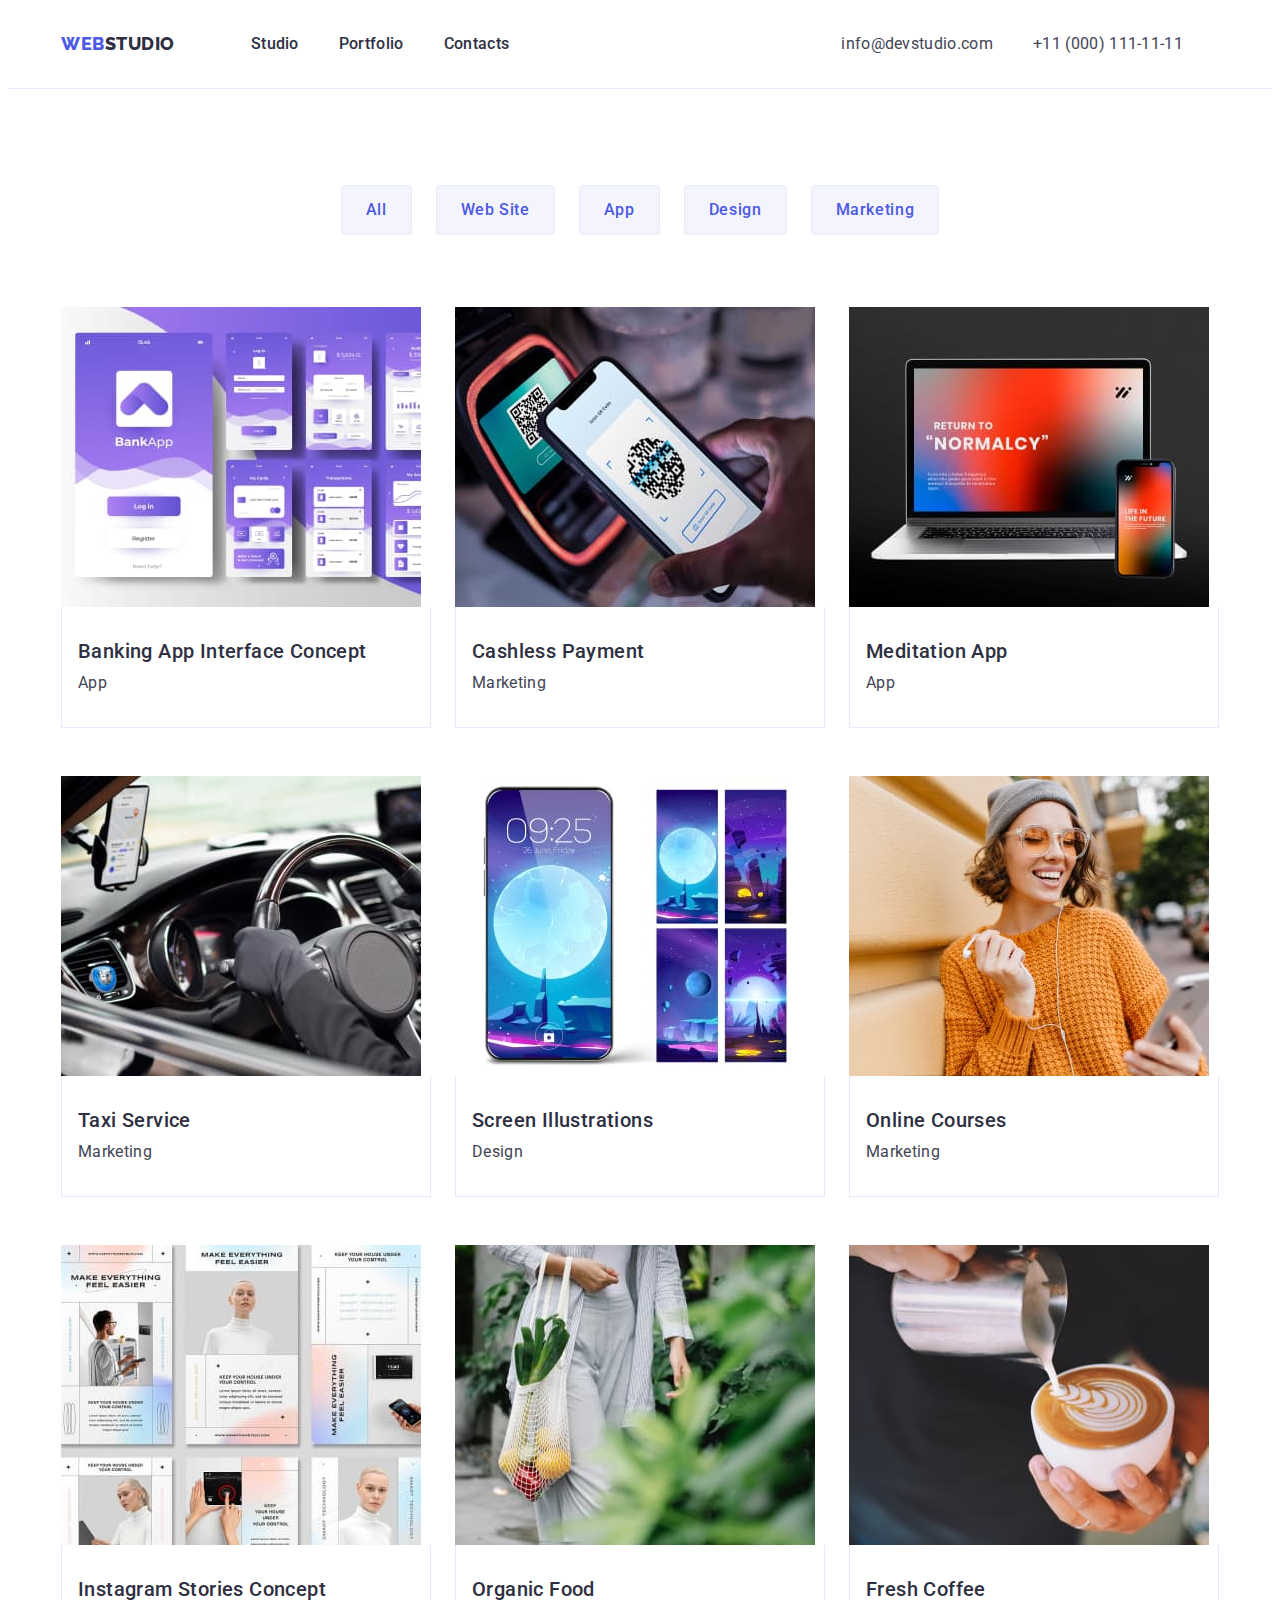
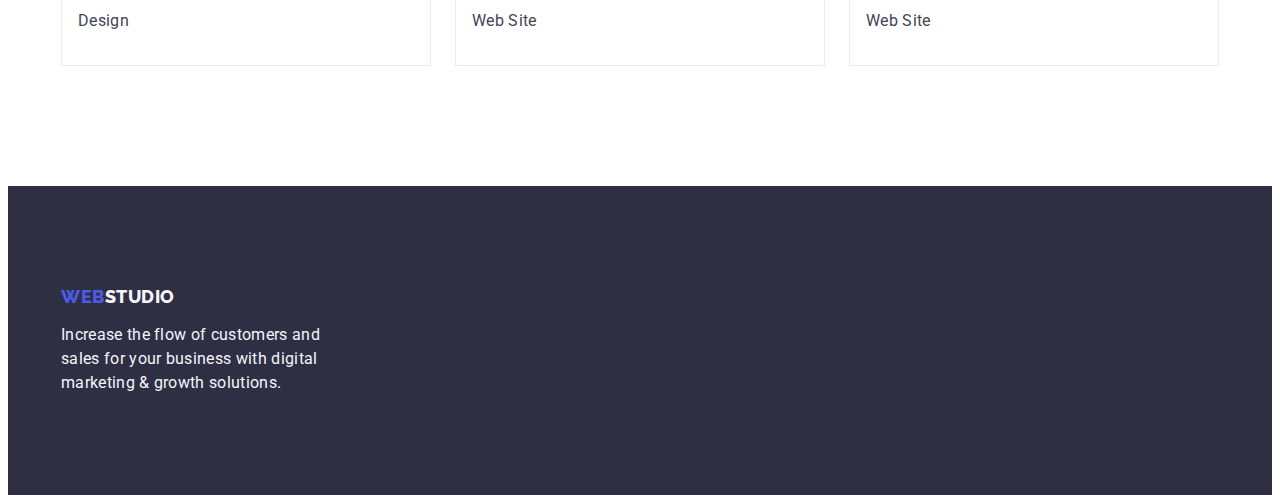
==== portfolio.html @ 09e5ff4b "22" ====
<!DOCTYPE html>
<html lang="en">
  <head>
    <meta charset="UTF-8" />
    <meta http-equiv="X-UA-Compatible" content="IE=edge" />
    <meta name="viewport" content="width=device-width, initial-scale=1.0" />
    <title>Portfolio</title>
    <link
      rel="stylesheet"
      href="https://cdnjs.cloudflare.com/ajax/libs/modern-normalize/2.0.0/modern-normalize.min.css"
      integrity="sha512-4xo8blKMVCiXpTaLzQSLSw3KFOVPWhm/TRtuPVc4WG6kUgjH6J03IBuG7JZPkcWMxJ5huwaBpOpnwYElP/m6wg=="
      crossorigin="anonymous"
      referrerpolicy="no-referrer"
    />
    <link rel="preconnect" href="https://fonts.googleapis.com" />
    <link rel="preconnect" href="https://fonts.gstatic.com" crossorigin />
    <link
      rel="stylesheet"
      href="https://cdnjs.cloudflare.com/ajax/libs/modern-normalize/2.0.0/modern-normalize.min.css"
      integrity="sha512-4xo8blKMVCiXpTaLzQSLSw3KFOVPWhm/TRtuPVc4WG6kUgjH6J03IBuG7JZPkcWMxJ5huwaBpOpnwYElP/m6wg=="
      crossorigin="anonymous"
      referrerpolicy="no-referrer"
    />
    <link
      href="https://fonts.googleapis.com/css2?family=Raleway:wght@800&family=Roboto:wght@100;400;500;700;900&display=swap"
      rel="stylesheet"
    />
    <link rel="stylesheet" href="./css/styles.css" />
  </head>
  <body>
    <header class="header">
      <div class="container header-container">
        <nav class="header-nav">
          <a class="header-logo link" href="./index.html"
            >Web<span class="header-logo-span">Studio</span></a
          >
          <ul class="header-list list">
            <li><a href="./index.html" class="header-link link">Studio</a></li>
            <li>
              <a href="./portfolio.html" class="header-link link">Portfolio</a>
            </li>
            <li><a href="" class="header-link link">Contacts</a></li>
          </ul>
        </nav>
        <address class="address">
          <ul class="address-list list">
            <li>
              <a class="address-link link" href="mailto:info@devstudio.com"
                >info@devstudio.com</a
              >
            </li>
            <li>
              <a class="address-link link" href="tel:+110001111111"
                >+11 (000) 111-11-11</a
              >
            </li>
          </ul>
        </address>
      </div>
    </header>
    <main>
      <section class="section">
        <div class="container">
          <h1 class="visually-hidden">Our projects</h1>
          <ul class="section-button-list list">
            <li class="button-list-item">
              <button type="button" class="section-button">All</button>
            </li>
            <li class="button-list-item">
              <button type="button" class="section-button">Web Site</button>
            </li>
            <li class="button-list-item">
              <button type="button" class="section-button">App</button>
            </li>
            <li class="button-list-item">
              <button type="button" class="section-button">Design</button>
            </li>
            <li class="button-list-item">
              <button type="button" class="section-button">Marketing</button>
            </li>
          </ul>
          <ul class="section-product-list list">
            <li class="product-list-item">
              <a
                href="./portfolio.html"
                class="app-list-link link"
                target="_blank"
              >
                <img
                  src="./images/imgcopy.jpg"
                  alt="Banking App Interface Concept"
                  width="360"
                  height="300"
                />
                <div class="list-div">
                  <h2 class="product-list-name">
                    Banking App Interface Concept
                  </h2>
                  <p class="product-list-title">App</p>
                </div>
              </a>
            </li>
            <li class="product-list-item">
              <a
                href="./portfolio.html"
                class="app-list-link link"
                target="_blank"
              >
                <img
                  src="./images/img21.jpg"
                  alt="Cashless Payment"
                  width="360"
                  height="300"
                />
                <div class="list-div">
                  <h2 class="product-list-name">Cashless Payment</h2>
                  <p class="product-list-title">Marketing</p>
                </div>
              </a>
            </li>
            <li class="product-list-item">
              <a
                href="./portfolio.html"
                class="app-list-link link"
                target="_blank"
              >
                <img
                  src="./images/img22.jpg"
                  alt="Meditation App"
                  width="360"
                  height="300"
                />
                <div class="list-div">
                  <h2 class="product-list-name">Meditation App</h2>
                  <p class="product-list-title">App</p>
                </div>
              </a>
            </li>
            <li class="product-list-item">
              <a
                href="./portfolio.html"
                class="app-list-link link"
                target="_blank"
              >
                <img
                  src="./images/img23.jpg"
                  alt="Taxi Service"
                  width="360"
                  height="300"
                />
                <div class="list-div">
                  <h2 class="product-list-name">Taxi Service</h2>
                  <p class="product-list-title">Marketing</p>
                </div>
              </a>
            </li>
            <li class="product-list-item">
              <a
                href="./portfolio.html"
                class="app-list-link link"
                target="_blank"
              >
                <img
                  src="./images/img4.jpg"
                  alt="Screen Illustrations"
                  width="360"
                  height="300"
                />
                <div class="list-div">
                  <h2 class="product-list-name">Screen Illustrations</h2>
                  <p class="product-list-title">Design</p>
                </div>
              </a>
            </li>
            <li class="product-list-item">
              <a
                href="./portfolio.html"
                class="app-list-link link"
                target="_blank"
              >
                <img
                  src="./images/img5.jpg"
                  alt="Online Courses"
                  width="360"
                  height="300"
                />
                <div class="list-div">
                  <h2 class="product-list-name">Online Courses</h2>
                  <p class="product-list-title">Marketing</p>
                </div>
              </a>
            </li>
            <li class="product-list-item">
              <a
                href="./portfolio.html"
                class="app-list-link link"
                target="_blank"
              >
                <img
                  src="./images/img6.jpg"
                  alt="Instagram Stories Concept"
                  width="360"
                  height="300"
                />
                <div class="list-div">
                  <h2 class="product-list-name">Instagram Stories Concept</h2>
                  <p class="product-list-title">Design</p>
                </div>
              </a>
            </li>
            <li class="product-list-item">
              <a
                href="./portfolio.html"
                class="app-list-link link"
                target="_blank"
              >
                <img
                  src="./images/img7.jpg"
                  alt="Organic Food"
                  width="360"
                  height="300"
                />
                <div class="list-div">
                  <h2 class="product-list-name">Organic Food</h2>
                  <p class="product-list-title">Web Site</p>
                </div>
              </a>
            </li>
            <li class="product-list-item">
              <a
                href="./portfolio.html"
                class="app-list-link link"
                target="_blank"
              >
                <img
                  src="./images/img8.jpg"
                  alt="Fresh Coffee"
                  width="360"
                  height="300"
                />
                <div class="list-div">
                  <h2 class="product-list-name">Fresh Coffee</h2>
                  <p class="product-list-title">Web Site</p>
                </div>
              </a>
            </li>
          </ul>
        </div>
      </section>
    </main>
    <footer class="footer">
      <div class="container">
        <a class="footer-logo link" href="./index.html"
          >Web<span class="footer-logo-studio">Studio</span></a
        >
        <p class="footer-text">
          Increase the flow of customers and sales for your business with
          digital marketing & growth solutions.
        </p>
      </div>
    </footer>
  </body>
</html>
---- css/styles.css ----
:root {
    --hover-color: #404bbf;
    --focus-color: #404bbf;
    --button-color: #4d5ae5;
}

a {
    text-decoration: none;
}

img {
    display: block;
}

.link {
    text-decoration: none;
}

.list {
    list-style: none;
}

body {
    font-family: "Roboto" , sans-serif ;
    background-color: #FFFFFF;
    color: #434455;
}

.container {
    width: 1158px;
    padding-left: 15px;
    padding-right: 15px;
    margin: 0 auto;
}

p, h1,h2,h3,h4,h5,h6 {
    margin-top: 0;
    margin-bottom: 0;
}

ul {
    margin-top: 0;
    margin-bottom: 0;
    padding-left: 0;
}

.visually-hidden {
    position: absolute;
    width: 1px;
    height: 1px;
    margin: -1px;
    border: 0;
    padding: 0;
    white-space: nowrap;
    clip-path: inset(100%);
    clip: rect(0 0 0 0);
    overflow: hidden;
}

.header {
    padding-top: 24px;
    padding-bottom: 32px;
    border-bottom: 1px solid #e7e9fc;
}

.header-container {
    display: flex;
}

.header-nav {
    display: flex;
    align-items: center;
    margin-right: 332px;
}

.header-list {
    display: flex;
    gap: 40px;
}

.header-logo {
    font-family: "Raleway", sans-serif;
    font-style: normal;
    font-weight: 800;
    font-size: 18px;
    line-height: 1.17;
    letter-spacing: 0.03em;
    color: #4D5AE5;
    text-transform: uppercase;
    margin-right: 76px;
}

.header-logo span {
    color: #2E2F42;
}


.header-link {
    font-family: 'Roboto';
    font-style: normal;
    font-weight: 500;
    font-size: 16px;
    line-height: 1.5;
    letter-spacing: 0.02em;
    color: #2e2f42; 
    padding-top: 24px;
    padding-bottom: 24px;
    margin-right: 0;

}


.header-link:hover {
    color: var(--hover-color);
}

.header-link:focus {
    color: var(--focus-color);
}

.address {
    font-style: normal;
    display: flex;
    align-items: center;
}

.address-list {
    display: flex;
    gap: 40px;
}


.address-link {
    font-family: 'Roboto';
    font-style: normal;
    font-weight: 400;
    font-size: 16px;
    line-height: 1.5;
    letter-spacing: 0.02em;
    color: #434455;
    margin-right: 0;
}

.address-link:hover {
    color: var(--hover-color);
}

.address-link:focus {
    color: var(--focus-color);
}

.main {}

.hero {
    background-color: #2E2F42;
    padding-top: 188px;
    padding-bottom: 188px;
}

.hero-subtitle {
    font-family: 'Roboto';
    font-style: normal;
    font-weight: 700;
    text-align: center;
    font-size: 56px;
    line-height: 1.07;
    letter-spacing: 0.02em;
    color: #FFFFFF;
    max-width: 496px;
    margin-right: auto;
    margin-left: auto;
    padding-bottom: 48px;
    padding-top: 188px;
}

.hero-button {
    background: #4D5AE5;
    cursor: pointer;
    font-family: "Roboto", sans-serif;
    font-style: normal;
    font-weight: 500;
    font-size: 16px;
    line-height: 1.5;
    letter-spacing: 0.04em;
    color: #FFFFFF;
    display: block;
    min-width: 169px;
    height: 56px;
    border: none;
    background-color: var(--button-color);
    border-radius: 4px;
    margin-right: auto;
    margin-left: auto;
}

.hero-button:hover {
    background-color: var(--hover-color);
}

.hero-button:focus {
    background-color: var(--focus-color);
}

.hero-button-text {}

.features {
    background: #E5E5E5;
    padding-top: 120px;
    padding-bottom: 120px;
}

.features-list {
    display: flex;
    gap: 24px;
}

.feature-item {
    margin-right: 0;
    width: calc((100% - 72px) / 4);
}

.feature-item-subtitle {
    font-family: 'Roboto';
    font-style: normal;
    font-weight: 500;
    font-size: 20px;
    line-height: 1.2;
    letter-spacing: 0.02em;
    color: #2E2F42;
    margin-bottom: 8px;
}

.feature-item-text {
    font-family: 'Roboto';
    font-style: normal;
    font-weight: 400;
    font-size: 16px;
    line-height: 1.5;
    letter-spacing: 0.02em;
    color: #434455;
}

.products {
    background: #E5E5E5;
    padding-bottom: 120px;
}

.products-subtitle {
    font-family: 'Roboto';
    font-style: normal;
    font-weight: 700;
    font-size: 36px;
    text-align: center;
    text-transform: capitalize;
    line-height: 1.11;   
    letter-spacing: 0.02em;
    color: #2E2F42;
    margin-bottom: 72px;
}

.products-list {
    display: flex;
    gap: 24px;
}

.products-item {
    margin-right: 0;
    width: calc((100% - 48px) / 3);
}

.products-img {}



.team {
    background: #F4F4FD;
    padding-top: 120px;
    padding-bottom: 120px;
}

.team-subtitle {
    font-family: 'Roboto';
    font-style: normal;
    font-weight: 700;
    font-size: 36px;
    text-align: center;
    text-transform: capitalize;
    line-height: 1.11;
    letter-spacing: 0.02em;
    color: #2E2F42;
    margin-bottom: 72px;
}

.team-list {
    display: flex;
    gap: 24px;
}

.team-item {
    background-color: #FFFFFF;
    margin-right: 0;
    width: calc((100% - 72px) / 4);
    border-radius: 0px 0px 4px 4px;
}

.item-div {
    padding: 32px 16px;
}

.team-item-img {}

.item-name {
    font-family: 'Roboto';
    font-style: normal;
    font-weight: 500;
    font-size: 20px;
    line-height: 1.2;
    text-align: center;
    letter-spacing: 0.02em;
    color: #2E2F42;
    text-align: center;
    margin-bottom: 8px;
}

.item-description {
    font-family: 'Roboto';
    font-style: normal;
    font-weight: 400;
    font-size: 16px;
    line-height: 1.5;
    text-align: center;
    letter-spacing: 0.02em;
    color: #434455;
    text-align: center;
}


.footer {
    background: #2E2F42;
    padding-top: 100px;
    padding-bottom: 100px;
}

.footer-logo {
    font-family: "Raleway", sans-serif;
    font-style: normal;
    font-weight: 800;
    font-size: 18px;
    line-height: 1.17;
    letter-spacing: 0.03em;
    text-transform: uppercase;
    color: #4d5ae5;
    display: inline-block;
    margin-bottom: 16px;
}

.footer-logo span {
    color: #f4f4fd;
}

.footer-text {
    font-family: 'Roboto';
    font-style: normal;
    font-weight: 400;
    font-size: 16px;
    line-height: 1.5;
    letter-spacing: 0.02em;
    color: #F4F4FD;
    max-width: 264px;
}

.section {
    padding-top: 96px;
    padding-bottom: 120px;
}

.section-button-list {
    display: flex;
    justify-content: center;
    gap: 24px;
    margin-bottom: 72px;
}

.button-list-item {
    margin-right: 0;
}


.section-button-white {
    font-family: "Roboto", sans-serif;
    font-style: normal;
    font-weight: 500;
    font-size: 16px;
    line-height: 1.5;
    text-align: center;
    letter-spacing: 0.04em; 
    color: #FFFFFF;
}

.section-button {
    font-family: "Roboto", sans-serif;
    font-style: normal;
    font-weight: 500;
    font-size: 16px;
    line-height: 1.5;
    text-align: center;
    letter-spacing: 0.04em;
    color: #4d5ae5;
    background-color: #F4F4FD;
    cursor: pointer;
    padding: 12px 24px;
    border: 1px solid #e7e9fc;
    border-radius: 4px;
}

.section-button:hover {
    color: #FFFFFF;
    background-color: var(--hover-color);
    border: 1px solid transparent;
}

.section-button:focus {
    color: #FFFFFF;
    background-color: var(--focus-color);
    border: 1px solid transparent;
}

.section-product-list {
    display: flex;
    flex-wrap: wrap;
    column-gap: 24px;
    row-gap: 48px;
}

.product-list-item {
    width: calc((100% - 48px) / 3);
}

.last {
    margin-right: 0;
}

.last-row {
    margin-bottom: 0;
}

.list-div {
    padding: 32px 16px;
    border: 1px solid #e7e9fc;
    border-top: none;
}

.app-list-link {}

.link {}

.product-list-name {
    font-family: "Roboto", sans-serif;
    font-style: normal;
    font-weight: 500;
    font-size: 20px;
    line-height: 1.2;
    letter-spacing: 0.02em;
    color: #2E2F42;
    margin-bottom: 8px;
}

.product-list-title {
    font-family: "Roboto", sans-serif;
    font-style: normal;
    font-weight: 400;
    font-size: 16px;
    line-height: 1.5;
    letter-spacing: 0.02em;
    color: #434455;
}
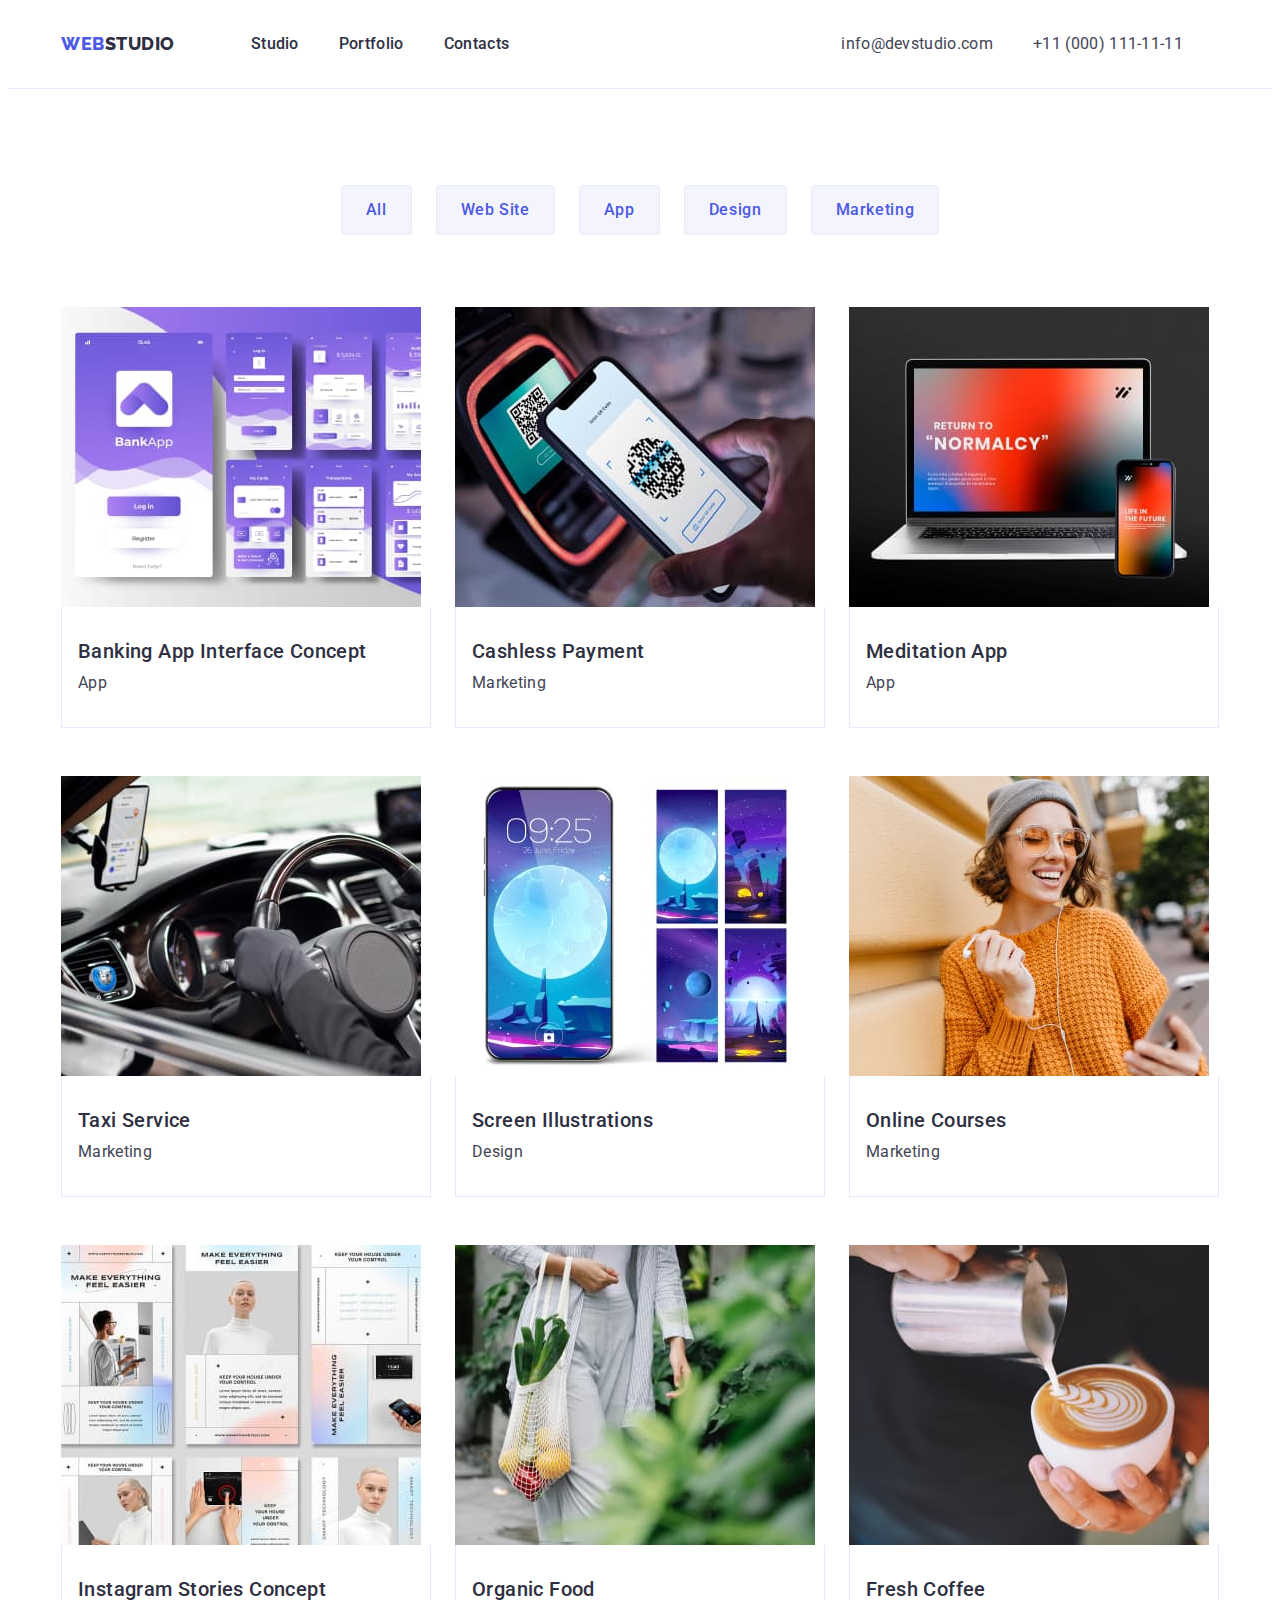
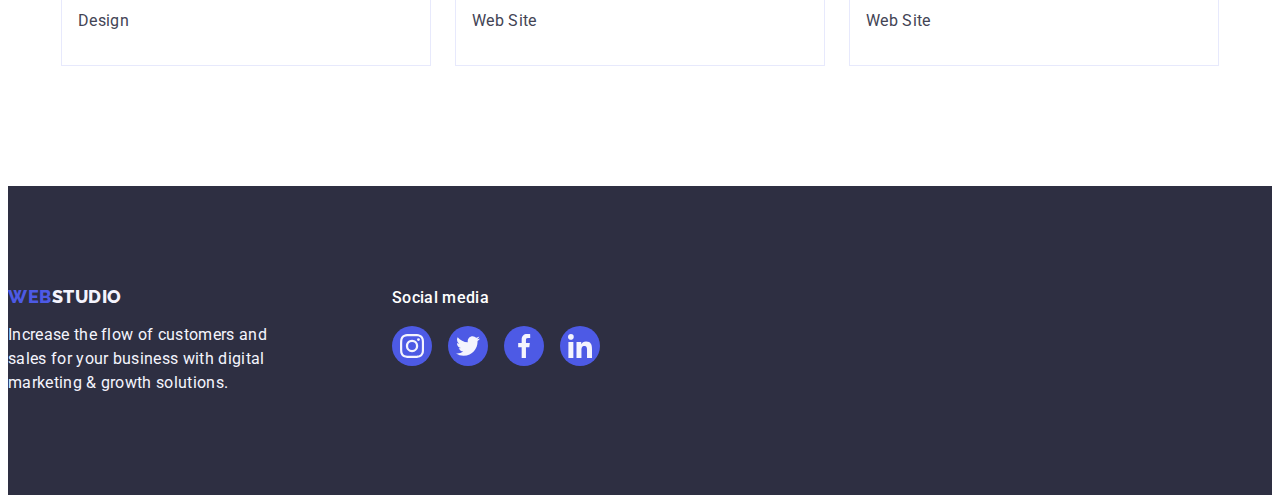
==== commit 16680979: "test" ====
--- a/portfolio.html
+++ b/portfolio.html
@@ -249,14 +249,49 @@
       </section>
     </main>
     <footer class="footer">
-      <div class="container">
-        <a class="footer-logo link" href="./index.html"
-          >Web<span class="footer-logo-studio">Studio</span></a
-        >
-        <p class="footer-text">
-          Increase the flow of customers and sales for your business with
-          digital marketing & growth solutions.
-        </p>
+      <div class="footer-div">
+        <div>
+          <a class="footer-logo link" href="./index.html"
+            >Web<span class="footer-logo-studio">Studio</span></a
+          >
+          <p class="footer-div-text">
+            Increase the flow of customers and sales for your business with
+            digital marketing & growth solutions.
+          </p>
+        </div>
+        <div class="footer-soc">
+          <p class="footer-soc-text">Social media</p>
+          <ul class="footer-soc-list list">
+            <li class="soc-list-item">
+              <a class="soc-list-link">
+                <svg class="footer-list-icon" width="24" height="24">
+                  <use href="./images/icons.svg#icon-instagram"></use>
+                </svg>
+              </a>
+            </li>
+            <li class="soc-list-item">
+              <a class="soc-list-link">
+                <svg class="footer-list-icon" width="24" height="24">
+                  <use href="./images/icons.svg#icon-twitter"></use>
+                </svg>
+              </a>
+            </li>
+            <li class="soc-list-item">
+              <a class="soc-list-link">
+                <svg class="footer-list-icon" width="24" height="24">
+                  <use href="./images/icons.svg#icon-facebook"></use>
+                </svg>
+              </a>
+            </li>
+            <li class="soc-list-item">
+              <a class="soc-list-link">
+                <svg class="footer-list-icon" width="24" height="24">
+                  <use href="./images/icons.svg#icon-linkedin"></use>
+                </svg>
+              </a>
+            </li>
+          </ul>
+        </div>
       </div>
     </footer>
   </body>
--- a/css/styles.css
+++ b/css/styles.css
@@ -155,6 +155,11 @@
     background-color: #2E2F42;
     padding-top: 188px;
     padding-bottom: 188px;
+    background-image: linear-gradient(rgba(46, 47, 66, 0.7), rgba(46, 47, 66, 0.7)), url(../images/people.jpg);
+    max-width: 1440px;
+    background-repeat: no-repeat;
+    background-position: center;
+    background-size: cover;
 }
 
 .hero-subtitle {
@@ -191,6 +196,7 @@
     border-radius: 4px;
     margin-right: auto;
     margin-left: auto;
+    transition: background-color 250ms cubic-bezier(0.4, 0, 0.2, 1);
 }
 
 .hero-button:hover {
@@ -214,6 +220,17 @@
     gap: 24px;
 }
 
+.features-div-icons {
+    display: flex;
+    align-items: center;
+    height: 112px;
+    background-color: #f4f4fd;
+    border-radius: 4px;
+    margin-bottom: 8px;
+    align-items: center;
+    justify-content: center;
+}
+
 .feature-item {
     margin-right: 0;
     width: calc((100% - 72px) / 4);
@@ -294,6 +311,9 @@
 .team-list {
     display: flex;
     gap: 24px;
+    box-shadow: 0px 1px 6px rgba(46, 47, 66, 0.08),
+        0px 1px 1px rgba(46, 47, 66, 0.16),
+        0px 2px 1px rgba(46, 47, 66, 0.08);
 }
 
 .team-item {
@@ -303,8 +323,43 @@
     border-radius: 0px 0px 4px 4px;
 }
 
-.item-div {
+.team-item-div {
     padding: 32px 16px;
+    padding-top: 32px;
+    padding-bottom: 32px;
+}
+
+.team-list-div {
+    display: flex;
+    justify-content: center;
+    gap: 24px;
+}
+
+.team-list-div-item {
+    width: 30px;
+    height: 40px;
+}
+
+.team-item-link {
+    width: 100%;
+    height: 100%;
+    background-color: #4d5ae5;
+    border-radius: 50%;
+    display: flex;
+    align-items: center;
+    justify-content: center;
+}
+
+.team-item-link:hover {
+    background-color: var(--hover-color);
+}
+
+.team-item-link:focus {
+    background-color: var(--focus-color);
+}
+
+.team-list-icon {
+    fill: #f4f4fd;
 }
 
 .team-item-img {}
@@ -358,7 +413,7 @@
     color: #f4f4fd;
 }
 
-.footer-text {
+.footer-div-text {
     font-family: 'Roboto';
     font-style: normal;
     font-weight: 400;
@@ -473,4 +528,107 @@
     line-height: 1.5;
     letter-spacing: 0.02em;
     color: #434455;
-}+}
+
+.customers {
+    padding-top: 120px;
+    padding-bottom: 120px;
+}
+
+.customers-title {
+    color: #2E2F42;
+    font-size: 36px;
+    font-family: "Roboto", sans-serif;
+    font-weight: 700;
+    line-height: 1.11;
+    margin-bottom: 72px;
+    text-align: center;
+}
+
+.customers-list {
+    display: flex;
+    gap: 24px;
+}
+
+.customers-list-item {
+    width: calc((100% - 120px) / 6);
+    height: 88px;
+}
+
+.customers-link {
+    display: flex;
+    align-items: center;
+    justify-content: center;
+    width: 100%;
+    height: 100%;
+    border: 1px solid #8e8f99;
+    border-radius: 4px;
+    color: #8e8f99;
+    transition: border-color 250ms cubic-bezier(0.4, 0, 0.2, 1),
+        color 250ms cubic-bezier(0.4, 0, 0.2, 1);
+}
+
+.customers-link:hover {
+    color: var(--hover-color);
+    border-color: var(--hover-color);
+}
+
+.customers-link:focus {
+    color: var(--focus-color);
+    border-color: var(--focus-color);
+}
+
+.customers-icon {
+    fill: currentColor;
+}
+
+footer .footer-div{
+    display: flex;
+    align-items: baseline;
+}
+
+footer .footer-div div {
+    margin-right: 120px;
+}
+
+.footer-soc-text {
+    font-weight: 500;
+    font-size: 16px;
+    line-height: 1.5;
+    letter-spacing: 0.02em;
+    color: #FFFFFF;
+    margin-bottom: 16px;
+}
+
+.footer-soc-list {
+    display: flex;
+    gap: 16px;
+}
+
+.soc-list-item {
+    width: 40px;
+    height: 40px;
+}
+
+.soc-list-link {
+    width: 100%;
+    height: 100%;
+    background-color: #4d5ae5;
+    border-radius: 50%;
+    display: flex;
+    align-items: center;
+    justify-content: center;
+    transition: background-color 250ms cubic-bezier(0.4, 0, 0.2, 1);
+}
+
+.soc-list-link:hover {
+    background-color: #31d0aa;
+}
+
+.soc-list-link:focus {
+    background-color: #31d0aa;
+}
+
+.footer-list-icon {
+    fill: #f4f4fd;
+}
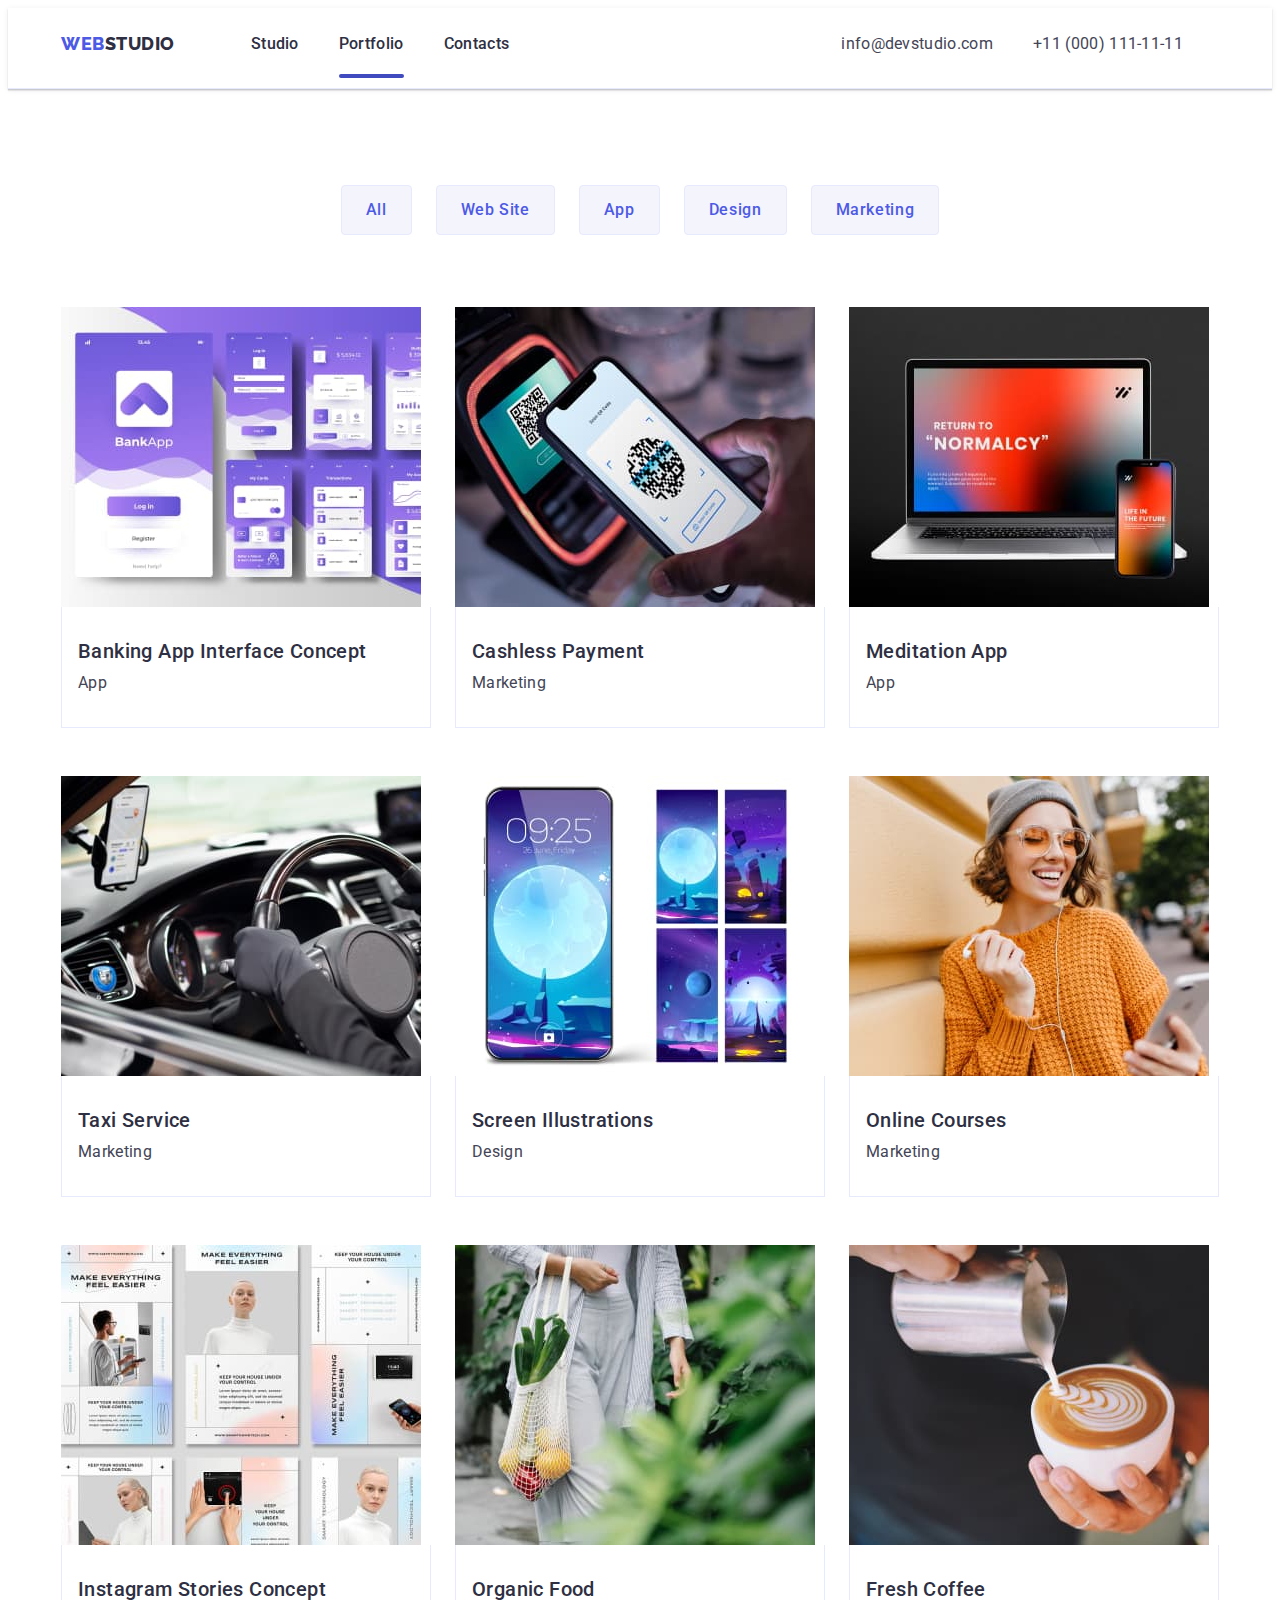
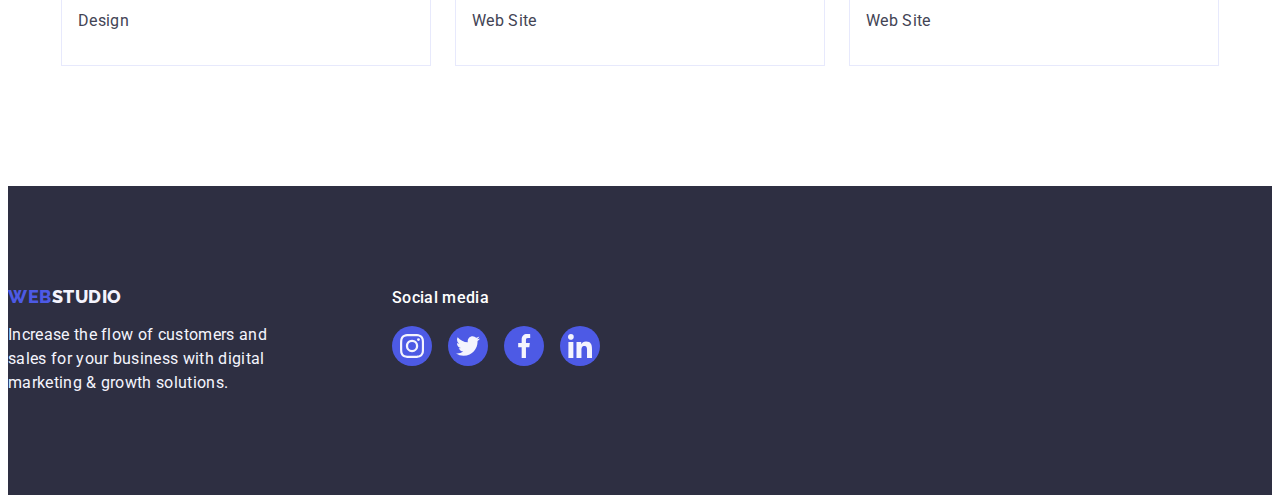
==== commit 616b22db: "12" ====
--- a/portfolio.html
+++ b/portfolio.html
@@ -35,9 +35,13 @@
             >Web<span class="header-logo-span">Studio</span></a
           >
           <ul class="header-list list">
-            <li><a href="./index.html" class="header-link link">Studio</a></li>
             <li>
-              <a href="./portfolio.html" class="header-link link">Portfolio</a>
+              <a href="./index.html" class="header-link link">Studio</a>
+            </li>
+            <li>
+              <a href="./portfolio.html" class="header-link active link"
+                >Portfolio</a
+              >
             </li>
             <li><a href="" class="header-link link">Contacts</a></li>
           </ul>
@@ -86,12 +90,19 @@
                 class="app-list-link link"
                 target="_blank"
               >
-                <img
-                  src="./images/imgcopy.jpg"
-                  alt="Banking App Interface Concept"
-                  width="360"
-                  height="300"
-                />
+                <div class="product-list-div">
+                  <img
+                    src="./images/imgcopy.jpg"
+                    alt="Banking App Interface Concept"
+                    width="360"
+                    height="300"
+                  />
+                  <p class="product-list-div-text">
+                    14 Stylish and User-Friendly App Design Concepts · Task
+                    Manager App · Calorie Tracker App · Exotic Fruit Ecommerce
+                    App · Cloud Storage App
+                  </p>
+                </div>
                 <div class="list-div">
                   <h2 class="product-list-name">
                     Banking App Interface Concept
@@ -106,12 +117,19 @@
                 class="app-list-link link"
                 target="_blank"
               >
-                <img
-                  src="./images/img21.jpg"
-                  alt="Cashless Payment"
-                  width="360"
-                  height="300"
-                />
+                <div class="product-list-div">
+                  <img
+                    src="./images/img21.jpg"
+                    alt="Cashless Payment"
+                    width="360"
+                    height="300"
+                  />
+                  <p class="product-list-div-text">
+                    14 Stylish and User-Friendly App Design Concepts · Task
+                    Manager App · Calorie Tracker App · Exotic Fruit Ecommerce
+                    App · Cloud Storage App
+                  </p>
+                </div>
                 <div class="list-div">
                   <h2 class="product-list-name">Cashless Payment</h2>
                   <p class="product-list-title">Marketing</p>
@@ -124,12 +142,19 @@
                 class="app-list-link link"
                 target="_blank"
               >
-                <img
-                  src="./images/img22.jpg"
-                  alt="Meditation App"
-                  width="360"
-                  height="300"
-                />
+                <div class="product-list-div">
+                  <img
+                    src="./images/img22.jpg"
+                    alt="Meditation App"
+                    width="360"
+                    height="300"
+                  />
+                  <p class="product-list-div-text">
+                    14 Stylish and User-Friendly App Design Concepts · Task
+                    Manager App · Calorie Tracker App · Exotic Fruit Ecommerce
+                    App · Cloud Storage App
+                  </p>
+                </div>
                 <div class="list-div">
                   <h2 class="product-list-name">Meditation App</h2>
                   <p class="product-list-title">App</p>
@@ -142,12 +167,19 @@
                 class="app-list-link link"
                 target="_blank"
               >
-                <img
-                  src="./images/img23.jpg"
-                  alt="Taxi Service"
-                  width="360"
-                  height="300"
-                />
+                <div class="product-list-div">
+                  <img
+                    src="./images/img23.jpg"
+                    alt="Taxi Service"
+                    width="360"
+                    height="300"
+                  />
+                  <p class="product-list-div-text">
+                    14 Stylish and User-Friendly App Design Concepts · Task
+                    Manager App · Calorie Tracker App · Exotic Fruit Ecommerce
+                    App · Cloud Storage App
+                  </p>
+                </div>
                 <div class="list-div">
                   <h2 class="product-list-name">Taxi Service</h2>
                   <p class="product-list-title">Marketing</p>
@@ -160,12 +192,19 @@
                 class="app-list-link link"
                 target="_blank"
               >
-                <img
-                  src="./images/img4.jpg"
-                  alt="Screen Illustrations"
-                  width="360"
-                  height="300"
-                />
+                <div class="product-list-div">
+                  <img
+                    src="./images/img4.jpg"
+                    alt="Screen Illustrations"
+                    width="360"
+                    height="300"
+                  />
+                  <p class="product-list-div-text">
+                    14 Stylish and User-Friendly App Design Concepts · Task
+                    Manager App · Calorie Tracker App · Exotic Fruit Ecommerce
+                    App · Cloud Storage App
+                  </p>
+                </div>
                 <div class="list-div">
                   <h2 class="product-list-name">Screen Illustrations</h2>
                   <p class="product-list-title">Design</p>
@@ -178,12 +217,19 @@
                 class="app-list-link link"
                 target="_blank"
               >
-                <img
-                  src="./images/img5.jpg"
-                  alt="Online Courses"
-                  width="360"
-                  height="300"
-                />
+                <div class="product-list-div">
+                  <img
+                    src="./images/img5.jpg"
+                    alt="Online Courses"
+                    width="360"
+                    height="300"
+                  />
+                  <p class="product-list-div-text">
+                    14 Stylish and User-Friendly App Design Concepts · Task
+                    Manager App · Calorie Tracker App · Exotic Fruit Ecommerce
+                    App · Cloud Storage App
+                  </p>
+                </div>
                 <div class="list-div">
                   <h2 class="product-list-name">Online Courses</h2>
                   <p class="product-list-title">Marketing</p>
@@ -196,12 +242,19 @@
                 class="app-list-link link"
                 target="_blank"
               >
-                <img
-                  src="./images/img6.jpg"
-                  alt="Instagram Stories Concept"
-                  width="360"
-                  height="300"
-                />
+                <div class="product-list-div">
+                  <img
+                    src="./images/img6.jpg"
+                    alt="Instagram Stories Concept"
+                    width="360"
+                    height="300"
+                  />
+                  <p class="product-list-div-text">
+                    14 Stylish and User-Friendly App Design Concepts · Task
+                    Manager App · Calorie Tracker App · Exotic Fruit Ecommerce
+                    App · Cloud Storage App
+                  </p>
+                </div>
                 <div class="list-div">
                   <h2 class="product-list-name">Instagram Stories Concept</h2>
                   <p class="product-list-title">Design</p>
@@ -214,12 +267,19 @@
                 class="app-list-link link"
                 target="_blank"
               >
-                <img
-                  src="./images/img7.jpg"
-                  alt="Organic Food"
-                  width="360"
-                  height="300"
-                />
+                <div class="product-list-div">
+                  <img
+                    src="./images/img7.jpg"
+                    alt="Organic Food"
+                    width="360"
+                    height="300"
+                  />
+                  <p class="product-list-div-text">
+                    14 Stylish and User-Friendly App Design Concepts · Task
+                    Manager App · Calorie Tracker App · Exotic Fruit Ecommerce
+                    App · Cloud Storage App
+                  </p>
+                </div>
                 <div class="list-div">
                   <h2 class="product-list-name">Organic Food</h2>
                   <p class="product-list-title">Web Site</p>
@@ -232,12 +292,19 @@
                 class="app-list-link link"
                 target="_blank"
               >
-                <img
-                  src="./images/img8.jpg"
-                  alt="Fresh Coffee"
-                  width="360"
-                  height="300"
-                />
+                <div class="product-list-div">
+                  <img
+                    src="./images/img8.jpg"
+                    alt="Fresh Coffee"
+                    width="360"
+                    height="300"
+                  />
+                  <p class="product-list-div-text">
+                    14 Stylish and User-Friendly App Design Concepts · Task
+                    Manager App · Calorie Tracker App · Exotic Fruit Ecommerce
+                    App · Cloud Storage App
+                  </p>
+                </div>
                 <div class="list-div">
                   <h2 class="product-list-name">Fresh Coffee</h2>
                   <p class="product-list-title">Web Site</p>
--- a/css/styles.css
+++ b/css/styles.css
@@ -61,6 +61,9 @@
     padding-top: 24px;
     padding-bottom: 32px;
     border-bottom: 1px solid #e7e9fc;
+    box-shadow: 0px 2px 1px rgba(46, 47, 66, 0.08),
+                0px 1px 1px rgba(46, 47, 66, 0.16),
+                0px 1px 6px rgba(46, 47, 66, 0.08);
 }
 
 .header-container {
@@ -106,7 +109,20 @@
     padding-top: 24px;
     padding-bottom: 24px;
     margin-right: 0;
-
+    position: relative;
+    transition: color 250ms cubic-bezier(0.4, 0, 0.2, 1);
+}
+
+.active::after {
+    content: "";
+    position: absolute;
+    left: 0;
+    bottom: -1px;
+    height: 4px;
+    background-color: #404bbf;
+    border-radius: 2px;
+    display: block;
+    width: 100%;
 }
 
 
@@ -139,6 +155,7 @@
     letter-spacing: 0.02em;
     color: #434455;
     margin-right: 0;
+    transition: color 250ms cubic-bezier(0.4, 0, 0.2, 1);;
 }
 
 .address-link:hover {
@@ -311,9 +328,6 @@
 .team-list {
     display: flex;
     gap: 24px;
-    box-shadow: 0px 1px 6px rgba(46, 47, 66, 0.08),
-        0px 1px 1px rgba(46, 47, 66, 0.16),
-        0px 2px 1px rgba(46, 47, 66, 0.08);
 }
 
 .team-item {
@@ -321,10 +335,12 @@
     margin-right: 0;
     width: calc((100% - 72px) / 4);
     border-radius: 0px 0px 4px 4px;
+    box-shadow: 0px 1px 6px rgba(46, 47, 66, 0.08),
+            0px 1px 1px rgba(46, 47, 66, 0.16),
+            0px 2px 1px rgba(46, 47, 66, 0.08);
 }
 
 .team-item-div {
-    padding: 32px 16px;
     padding-top: 32px;
     padding-bottom: 32px;
 }
@@ -336,7 +352,7 @@
 }
 
 .team-list-div-item {
-    width: 30px;
+    width: 40px;
     height: 40px;
 }
 
@@ -348,6 +364,7 @@
     display: flex;
     align-items: center;
     justify-content: center;
+    transition: background-color 250ms cubic-bezier(0.4, 0, 0.2, 1);
 }
 
 .team-item-link:hover {
@@ -466,18 +483,28 @@
     padding: 12px 24px;
     border: 1px solid #e7e9fc;
     border-radius: 4px;
+    transition: color 250ms cubic-bezier(0.4, 0, 0.2, 1),
+            background-color 250ms cubic-bezier(0.4, 0, 0.2, 1),
+            border-color 250ms cubic-bezier(0.4, 0, 0.2, 1),
+            box-shadow 250ms cubic-bezier(0.4, 0, 0.2, 1);
 }
 
 .section-button:hover {
     color: #FFFFFF;
     background-color: var(--hover-color);
     border: 1px solid transparent;
+    box-shadow: 0px 3px 1px rgba(0, 0, 0, 0.1),
+                0px 2px 1px rgba(0, 0, 0, 0.08),
+                0px 2px 2px rgba(0, 0, 0, 0.12);
 }
 
 .section-button:focus {
     color: #FFFFFF;
     background-color: var(--focus-color);
     border: 1px solid transparent;
+    box-shadow: 0px 3px 1px rgba(0, 0, 0, 0.1),
+                0px 2px 1px rgba(0, 0, 0, 0.08),
+                0px 2px 2px rgba(0, 0, 0, 0.12);
 }
 
 .section-product-list {
@@ -489,6 +516,26 @@
 
 .product-list-item {
     width: calc((100% - 48px) / 3);
+}
+
+.product-list-div {
+    position: relative;
+    overflow: hidden;
+}
+
+.product-list-div-text {
+    font-size: 16px;
+    line-height: 1.5;
+    letter-spacing: 0.02em;
+    color: #f4f4fd;
+    padding: 40px 32px;
+    background-color: #4d5ae5;
+    position: absolute;
+    top: 0;
+    height: 100%;
+    width: 100%;
+    transform: translateY(100%);
+    transition: transform 250ms cubic-bezier(0.4, 0, 0.2, 1);
 }
 
 .last {
@@ -505,7 +552,33 @@
     border-top: none;
 }
 
-.app-list-link {}
+
+.app-list-link {
+    display: block;
+    transition: box-shadow 250ms cubic-bezier(0.4, 0, 0.2, 1);
+}
+
+
+.app-list-link:hover {
+    box-shadow: 0px 1px 6px rgba(46, 47, 66, 0.08),
+                0px 1px 1px rgba(46, 47, 66, 0.16),
+                0px 2px 1px rgba(46, 47, 66, 0.08);
+}
+
+.app-list-link:focus {
+    box-shadow: 0px 1px 6px rgba(46, 47, 66, 0.08),
+                0px 1px 1px rgba(46, 47, 66, 0.16),
+                0px 2px 1px rgba(46, 47, 66, 0.08);
+}
+
+.app-list-link:hover .product-list-div-text{
+    transform: translateY(0%);
+}
+
+.app-list-link:focus .product-list-div-text {
+    transform: translateY(0%);
+}
+
 
 .link {}
 
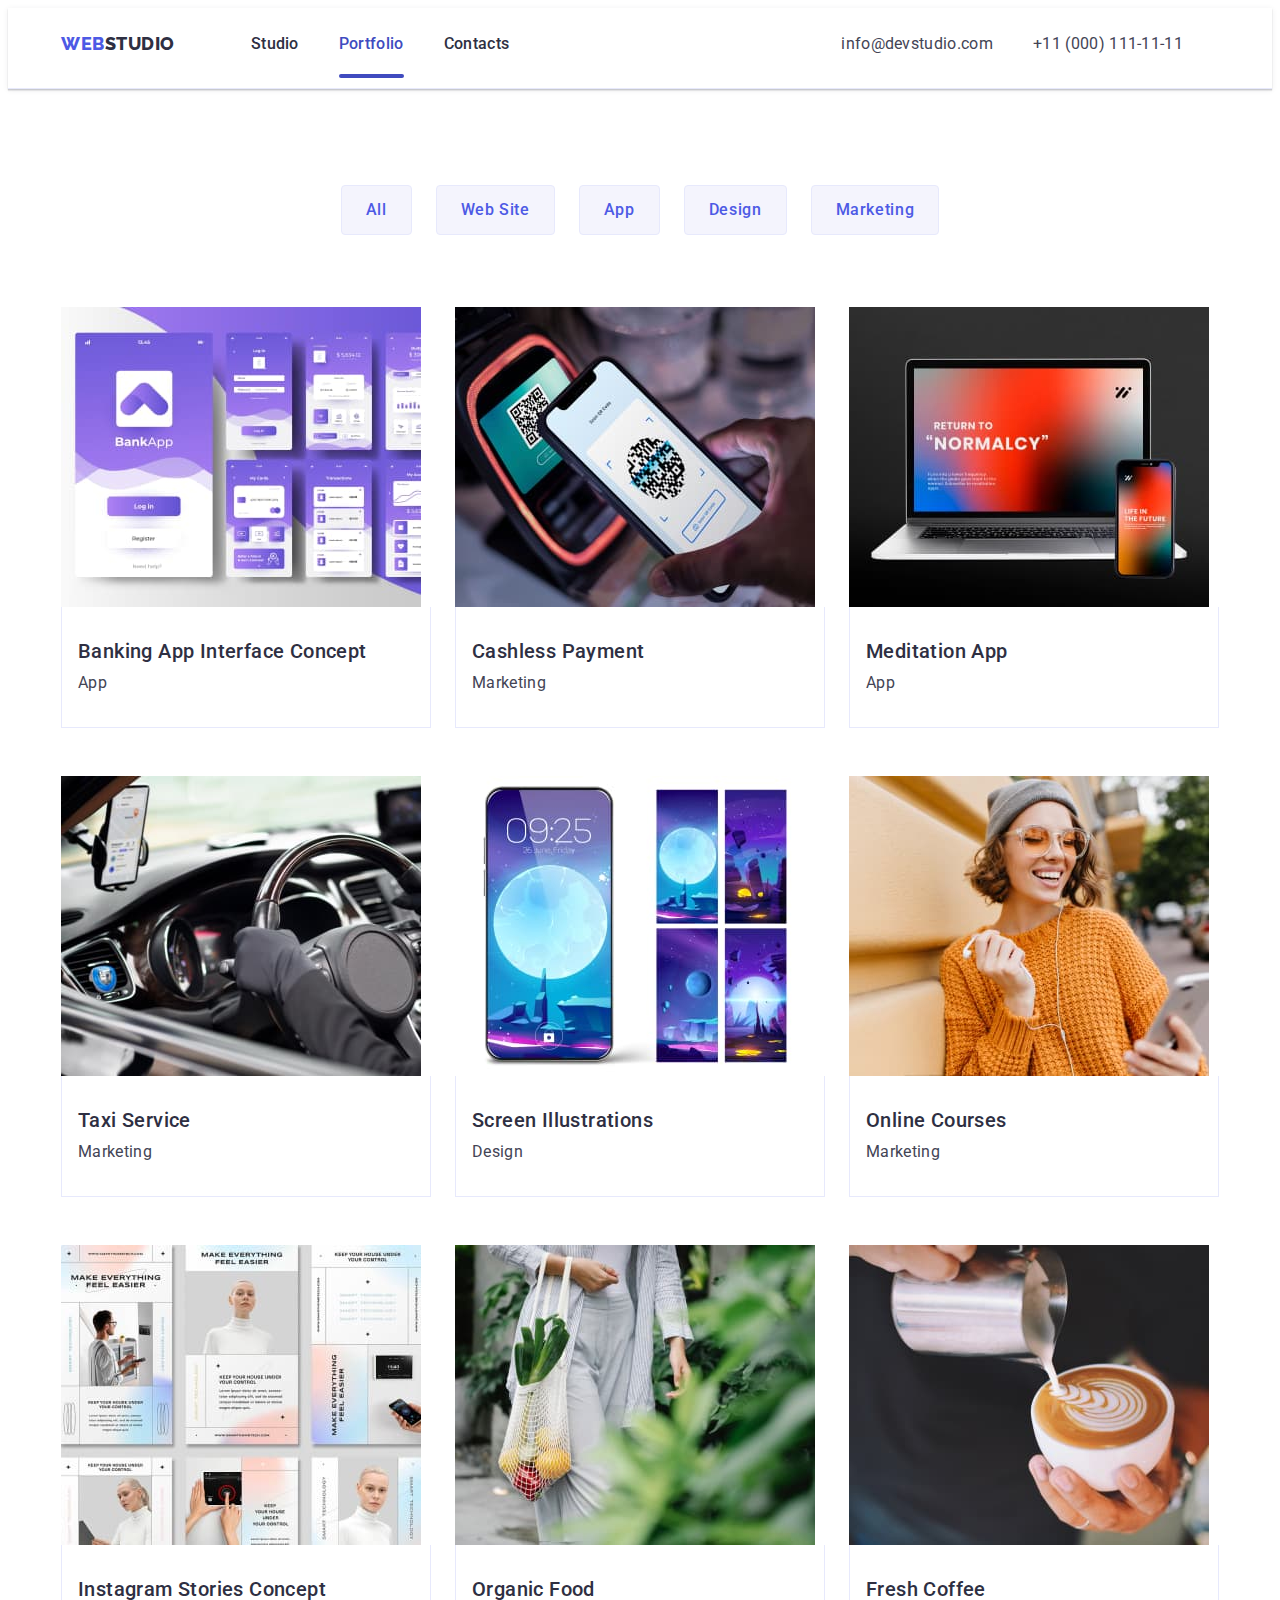
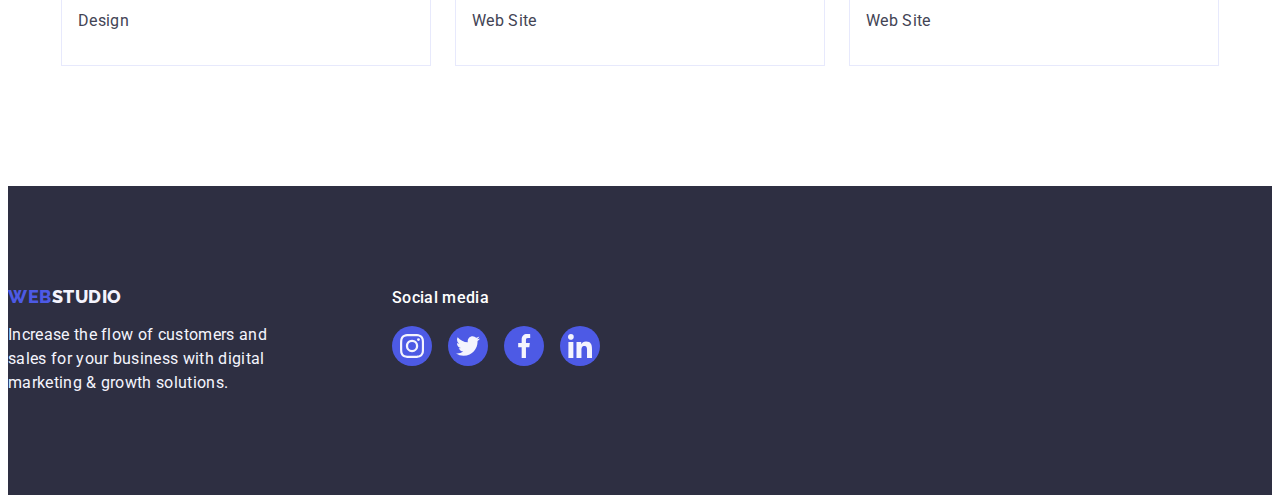
==== commit f0a0b4ce: "final" ====
--- a/portfolio.html
+++ b/portfolio.html
@@ -39,7 +39,7 @@
               <a href="./index.html" class="header-link link">Studio</a>
             </li>
             <li>
-              <a href="./portfolio.html" class="header-link active link"
+              <a href="./portfolio.html" class="header-link link current active"
                 >Portfolio</a
               >
             </li>
@@ -330,28 +330,28 @@
           <p class="footer-soc-text">Social media</p>
           <ul class="footer-soc-list list">
             <li class="soc-list-item">
-              <a class="soc-list-link">
+              <a href="" class="soc-list-link">
                 <svg class="footer-list-icon" width="24" height="24">
                   <use href="./images/icons.svg#icon-instagram"></use>
                 </svg>
               </a>
             </li>
             <li class="soc-list-item">
-              <a class="soc-list-link">
+              <a href="" class="soc-list-link">
                 <svg class="footer-list-icon" width="24" height="24">
                   <use href="./images/icons.svg#icon-twitter"></use>
                 </svg>
               </a>
             </li>
             <li class="soc-list-item">
-              <a class="soc-list-link">
+              <a href="" class="soc-list-link">
                 <svg class="footer-list-icon" width="24" height="24">
                   <use href="./images/icons.svg#icon-facebook"></use>
                 </svg>
               </a>
             </li>
             <li class="soc-list-item">
-              <a class="soc-list-link">
+              <a href="" class="soc-list-link">
                 <svg class="footer-list-icon" width="24" height="24">
                   <use href="./images/icons.svg#icon-linkedin"></use>
                 </svg>
--- a/css/styles.css
+++ b/css/styles.css
@@ -125,14 +125,15 @@
     width: 100%;
 }
 
-
-.header-link:hover {
+.current {
+    color: #404bbf;
+}
+
+.header-link:hover, .header-link:focus {
     color: var(--hover-color);
 }
 
-.header-link:focus {
-    color: var(--focus-color);
-}
+.header
 
 .address {
     font-style: normal;
@@ -158,13 +159,11 @@
     transition: color 250ms cubic-bezier(0.4, 0, 0.2, 1);;
 }
 
-.address-link:hover {
+.address-link:hover,
+.address-link:focus {
     color: var(--hover-color);
 }
 
-.address-link:focus {
-    color: var(--focus-color);
-}
 
 .main {}
 
@@ -216,13 +215,13 @@
     transition: background-color 250ms cubic-bezier(0.4, 0, 0.2, 1);
 }
 
-.hero-button:hover {
+.hero-button:hover,
+.hero-button:focus {
     background-color: var(--hover-color);
 }
 
-.hero-button:focus {
-    background-color: var(--focus-color);
-}
+
+
 
 .hero-button-text {}
 
@@ -367,13 +366,12 @@
     transition: background-color 250ms cubic-bezier(0.4, 0, 0.2, 1);
 }
 
-.team-item-link:hover {
+.team-item-link:hover,
+.team-item-link:focus {
     background-color: var(--hover-color);
 }
 
-.team-item-link:focus {
-    background-color: var(--focus-color);
-}
+
 
 .team-list-icon {
     fill: #f4f4fd;
@@ -489,7 +487,8 @@
             box-shadow 250ms cubic-bezier(0.4, 0, 0.2, 1);
 }
 
-.section-button:hover {
+.section-button:hover,
+.section-button:focus {
     color: #FFFFFF;
     background-color: var(--hover-color);
     border: 1px solid transparent;
@@ -498,14 +497,7 @@
                 0px 2px 2px rgba(0, 0, 0, 0.12);
 }
 
-.section-button:focus {
-    color: #FFFFFF;
-    background-color: var(--focus-color);
-    border: 1px solid transparent;
-    box-shadow: 0px 3px 1px rgba(0, 0, 0, 0.1),
-                0px 2px 1px rgba(0, 0, 0, 0.08),
-                0px 2px 2px rgba(0, 0, 0, 0.12);
-}
+
 
 .section-product-list {
     display: flex;
@@ -646,10 +638,12 @@
     border-color: var(--hover-color);
 }
 
-.customers-link:focus {
-    color: var(--focus-color);
-    border-color: var(--focus-color);
-}
+.customers-list-item .customers-link:focus {
+    color: var(--hover-color);
+    border-color: var(--hover-color);
+}
+
+
 
 .customers-icon {
     fill: currentColor;
@@ -705,3 +699,71 @@
 .footer-list-icon {
     fill: #f4f4fd;
 }
+
+.modal {
+    position: fixed;
+    top: 0;
+    left: 0;
+    width: 100%;
+    height: 100%;
+    background-color: rgba(46, 47, 66, 0.4);
+    transition: opacity 250ms cubic-bezier(0.4, 0, 0.2, 1),
+             visibility 250ms cubic-bezier(0.4, 0, 0.2, 1);
+    
+}
+
+.is-hidden {
+    opacity: 0;
+    visibility: hidden;
+    pointer-events: none;
+}
+
+.modal-window {
+    position: absolute;
+    top: 50%;
+    left: 50%;
+    transform: translate(-50%, -50%) scale(1);
+    width: 408px;
+    min-height: 584px;
+    background: #fcfcfc;
+    box-shadow:  0px 1px 1px rgba(0, 0, 0, 0.14), 0px 1px 3px rgba(0, 0, 0, 0.12), 0px 2px 1px rgba(0, 0, 0, 0.2);
+    border-radius: 4px;
+    transition: transform 250ms cubic-bezier(0.4, 0, 0.2, 1);
+}
+
+.modal-button {
+    position: absolute;
+    top: 24px;
+    right: 24px;
+    width: 24px;
+    height: 24px;
+    border-radius: 50%;
+    display: flex;
+    align-items: center;
+    justify-content: center;
+    background-color: #e7e9fc;
+    border: 1px solid rgba(0, 0, 0, 0.1);
+    padding: 0;
+    cursor: pointer;
+    transition: background-color 250ms cubic-bezier(0.4, 0, 0.2, 1), border 250ms cubic-bezier(0.4, 0, 0.2, 1);
+}
+
+.modal-button:hover {
+    background-color: var(--hover-color);
+    border: none;
+}
+
+.modal-button:focus {
+    background-color: var(--focus-color);
+    border: none;
+}
+
+.modal-close-icon {
+    transition: fill 250ms cubic-bezier(0.4, 0, 0.2, 1);
+}
+
+.modal-button:hover .modal-close-icon,
+.modal-button:focus .modal-close-icon {
+    fill: #ffffff;
+}
+
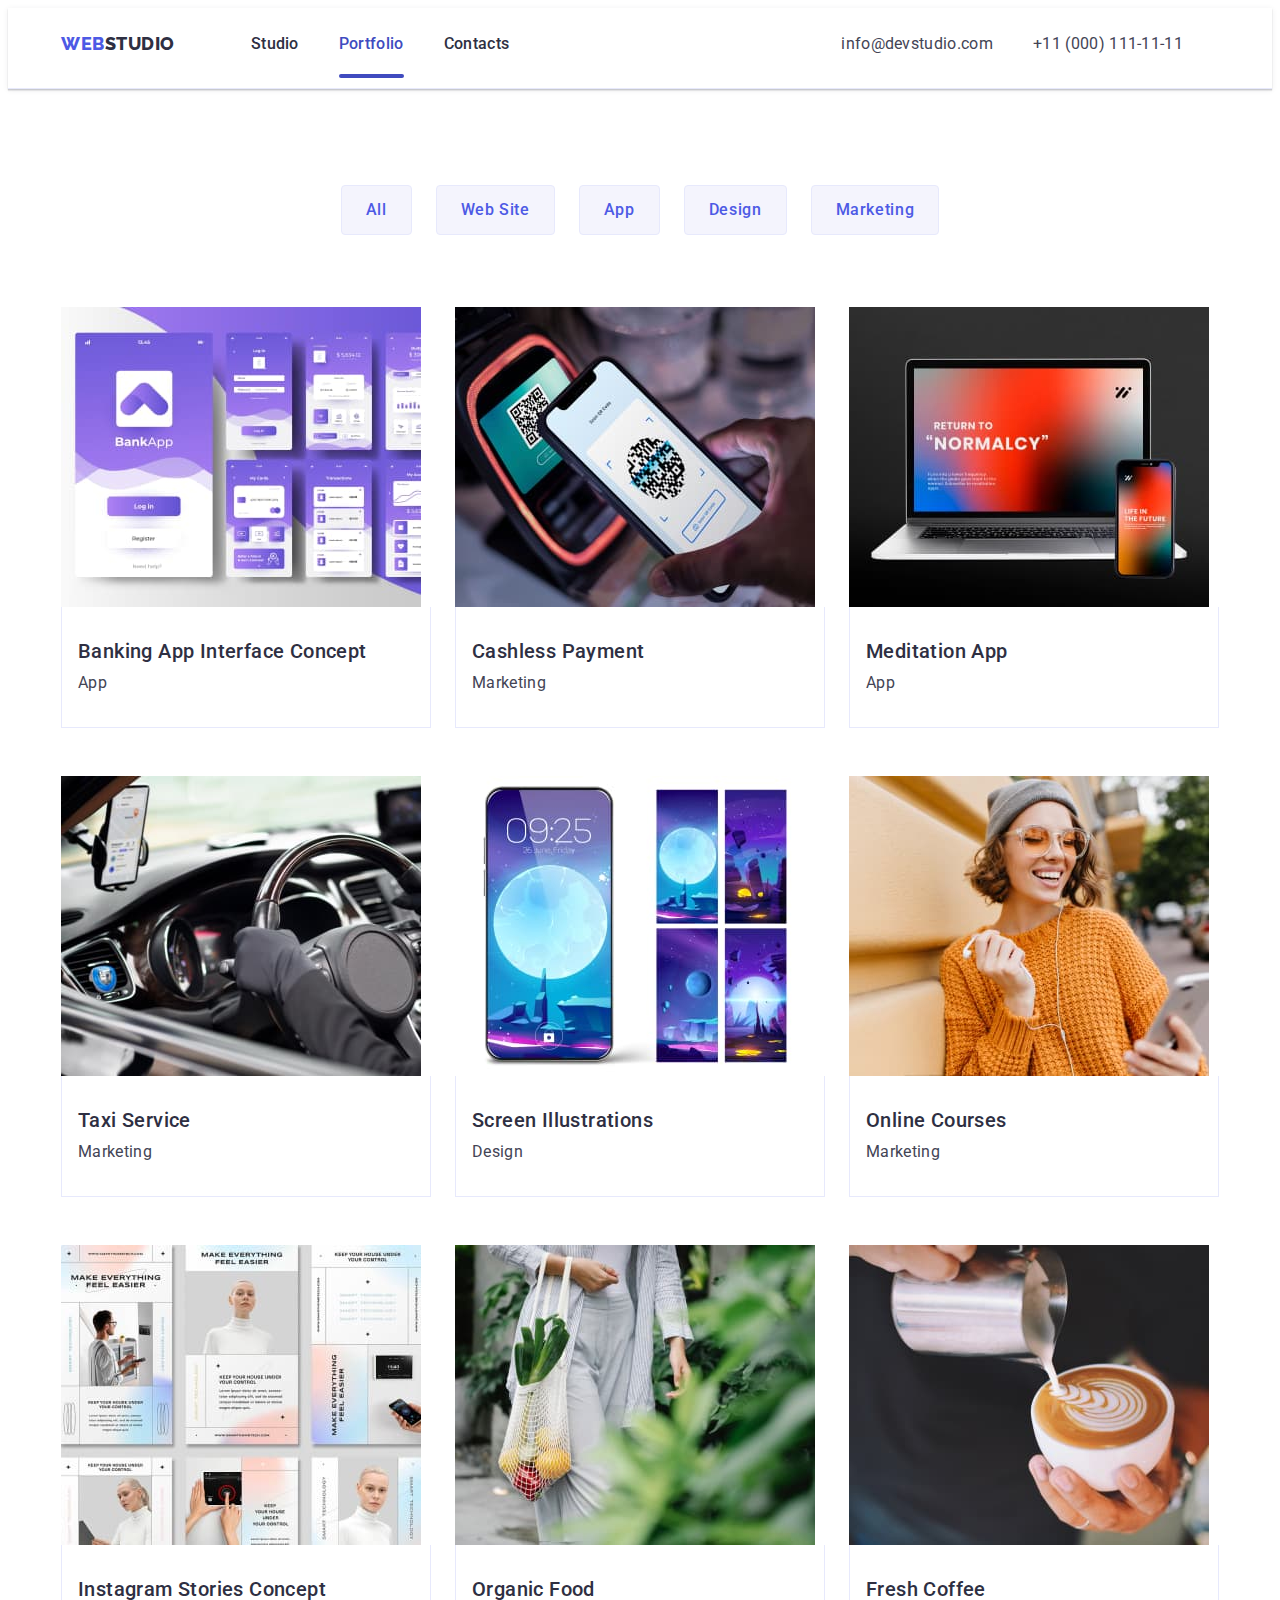
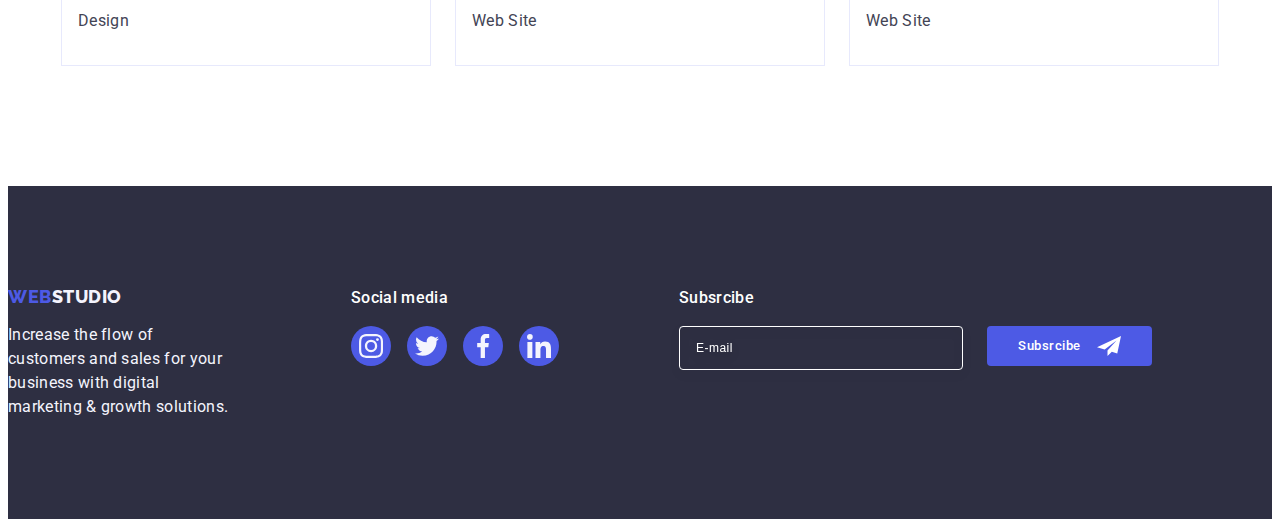
==== commit 2f6ecf27: "footer" ====
--- a/portfolio.html
+++ b/portfolio.html
@@ -359,6 +359,25 @@
             </li>
           </ul>
         </div>
+        <div class="footer-div-form">
+          <p class="div-form-text">Subsrcibe</p>
+          <form class="footer-form">
+            <label class="footer-form-label">
+              <input
+                name="mail"
+                type="email"
+                placeholder="E-mail"
+                class="footer-form-input"
+              />
+            </label>
+            <button type="button" class="footer-form-button">
+              Subsrcibe
+              <svg class="footer-form-icon" width="24px" height="24px">
+                <use href="./images/icons.svg#icon-subscribe"></use>
+              </svg>
+            </button>
+          </form>
+        </div>
       </div>
     </footer>
   </body>
--- a/css/styles.css
+++ b/css/styles.css
@@ -767,3 +767,57 @@
     fill: #ffffff;
 }
 
+.div-form-text {
+    color:  #FFFFFF;
+    font-size: 16px;
+    font-family: "Roboto", sans-serif;
+    font-weight: 500;
+    line-height: 1.5;
+    letter-spacing: 0.02em;
+    margin-bottom: 16px;
+}
+
+.footer-form {
+    display: flex;
+    gap: 24px;
+}
+
+.footer-form-input {
+    width: 264px;
+    height: 40px;
+    border: 1px solid #FFFFFF;
+    background-color: transparent;
+    border-radius: 4px;
+    font-size: 12px;
+    line-height: 1.5;
+    letter-spacing: 0.04em;
+    padding-left: 16px;
+    filter: drop-shadow(0px 4px 4px rgba(0, 0, 0, 0.15));
+    color: #ffffff;
+}
+
+.footer-form-input::placeholder {
+    color: #FFFFFF;
+}
+
+.footer-form-button {
+    display: flex;
+    min-width: 165px;
+    height: 40px;
+    font-family: "Roboto", sans-serif;
+    justify-content: center;
+    align-items: center;
+    font-weight: 500;
+    line-height: 1.5;
+    letter-spacing: 0.04em;
+    color: #ffffff;
+    cursor: pointer;
+    background-color: #4D5AE5;
+    border: none;
+    border-radius: 4px;
+}
+
+.footer-form-icon {
+   margin-left: 16px;
+}
+
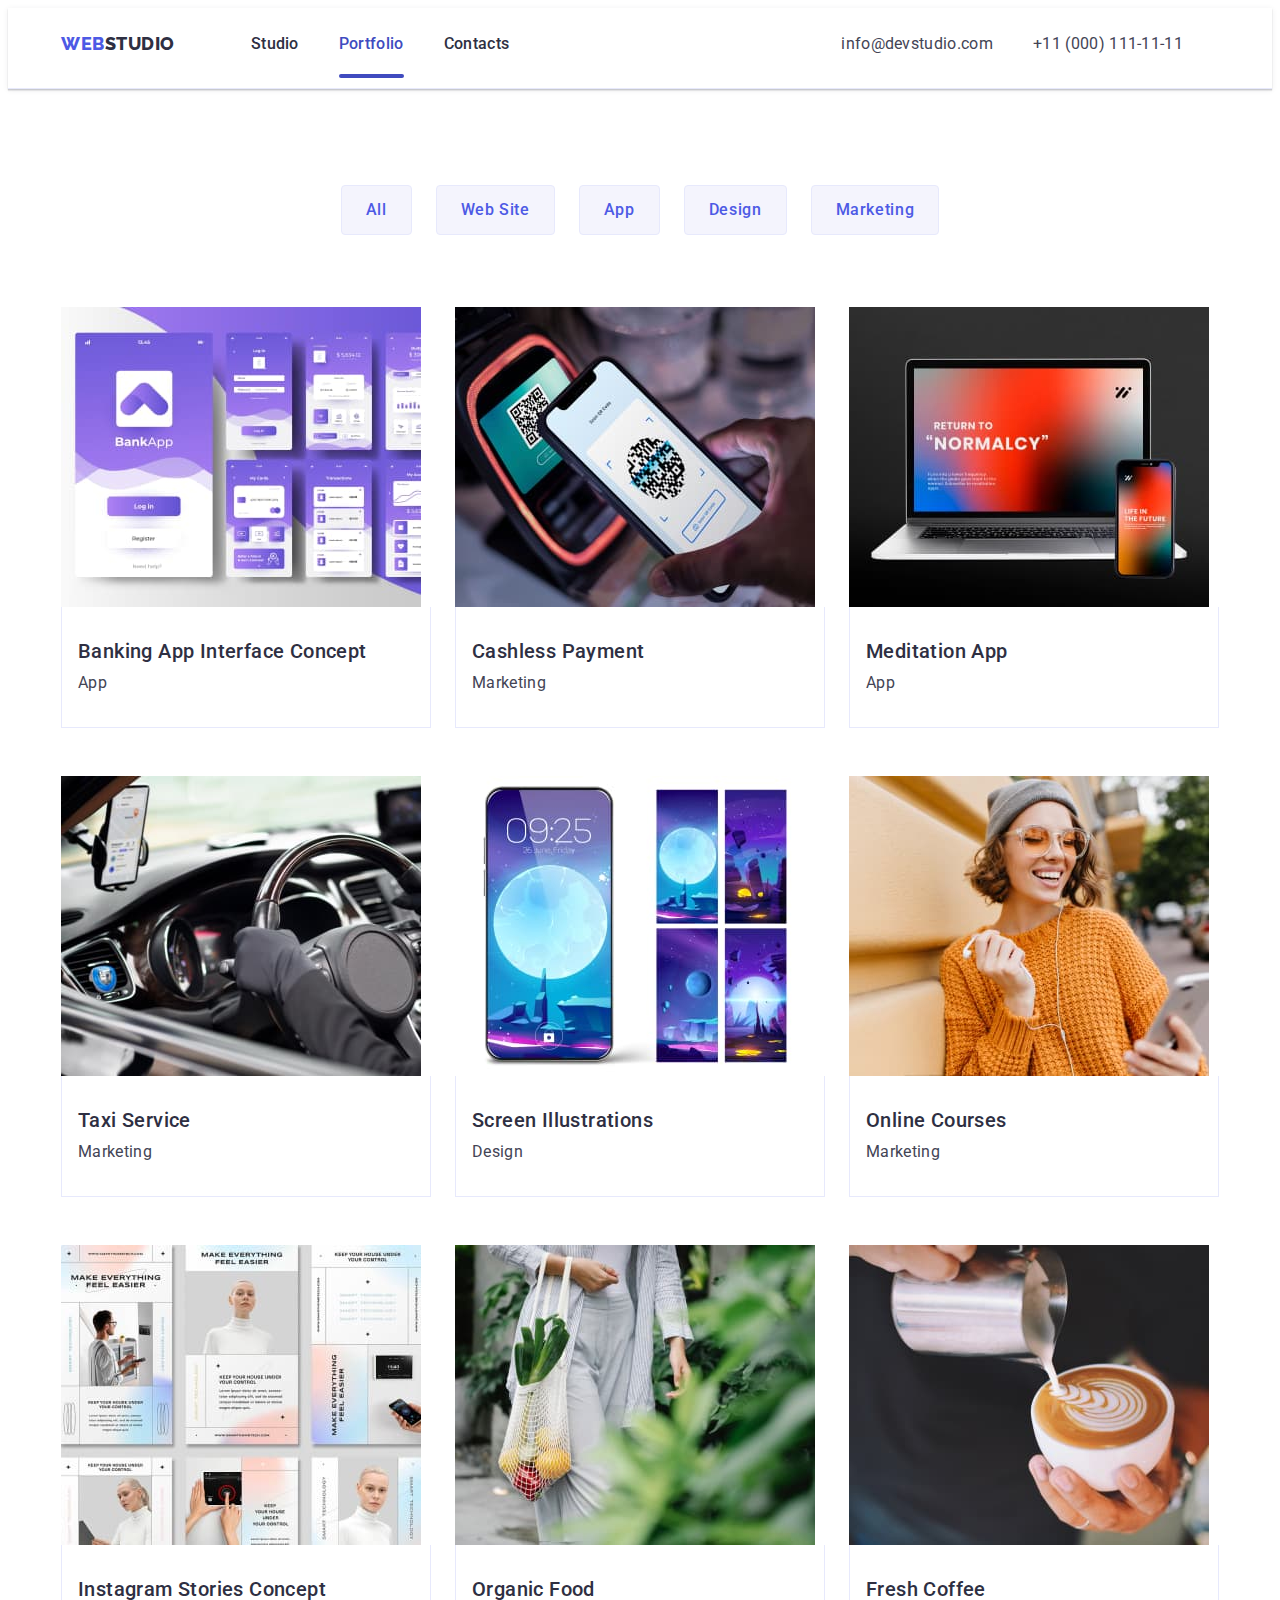
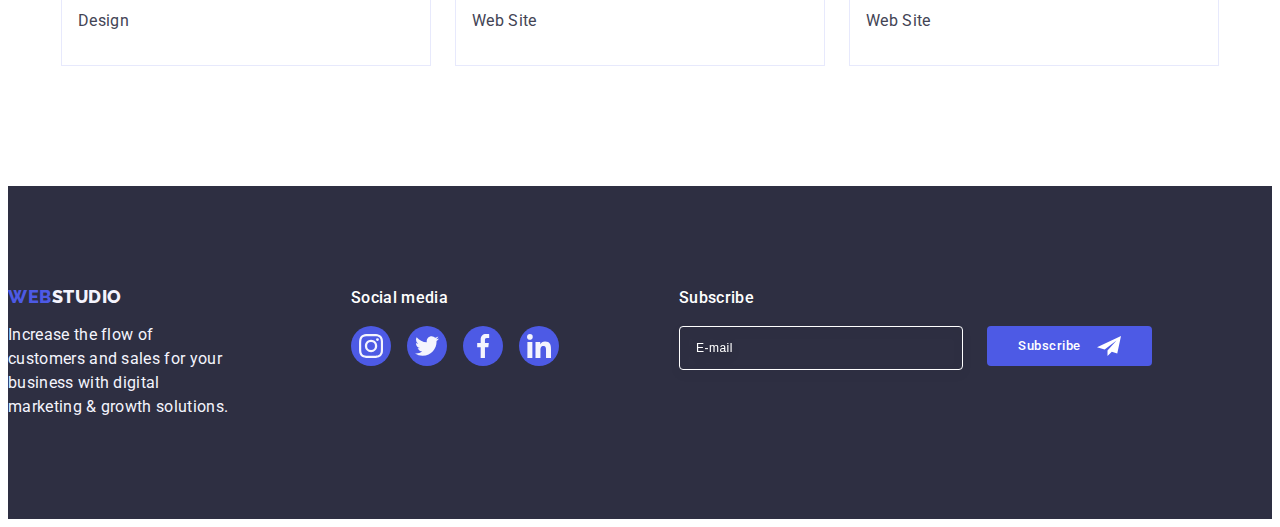
==== commit 6dacf043: "footer" ====
--- a/portfolio.html
+++ b/portfolio.html
@@ -360,7 +360,7 @@
           </ul>
         </div>
         <div class="footer-div-form">
-          <p class="div-form-text">Subsrcibe</p>
+          <p class="div-form-text">Subscribe</p>
           <form class="footer-form">
             <label class="footer-form-label">
               <input
@@ -370,9 +370,9 @@
                 class="footer-form-input"
               />
             </label>
-            <button type="button" class="footer-form-button">
-              Subsrcibe
-              <svg class="footer-form-icon" width="24px" height="24px">
+            <button type="submit" class="footer-form-button">
+              Subscribe
+              <svg class="footer-form-icon" width="24" height="24">
                 <use href="./images/icons.svg#icon-subscribe"></use>
               </svg>
             </button>
